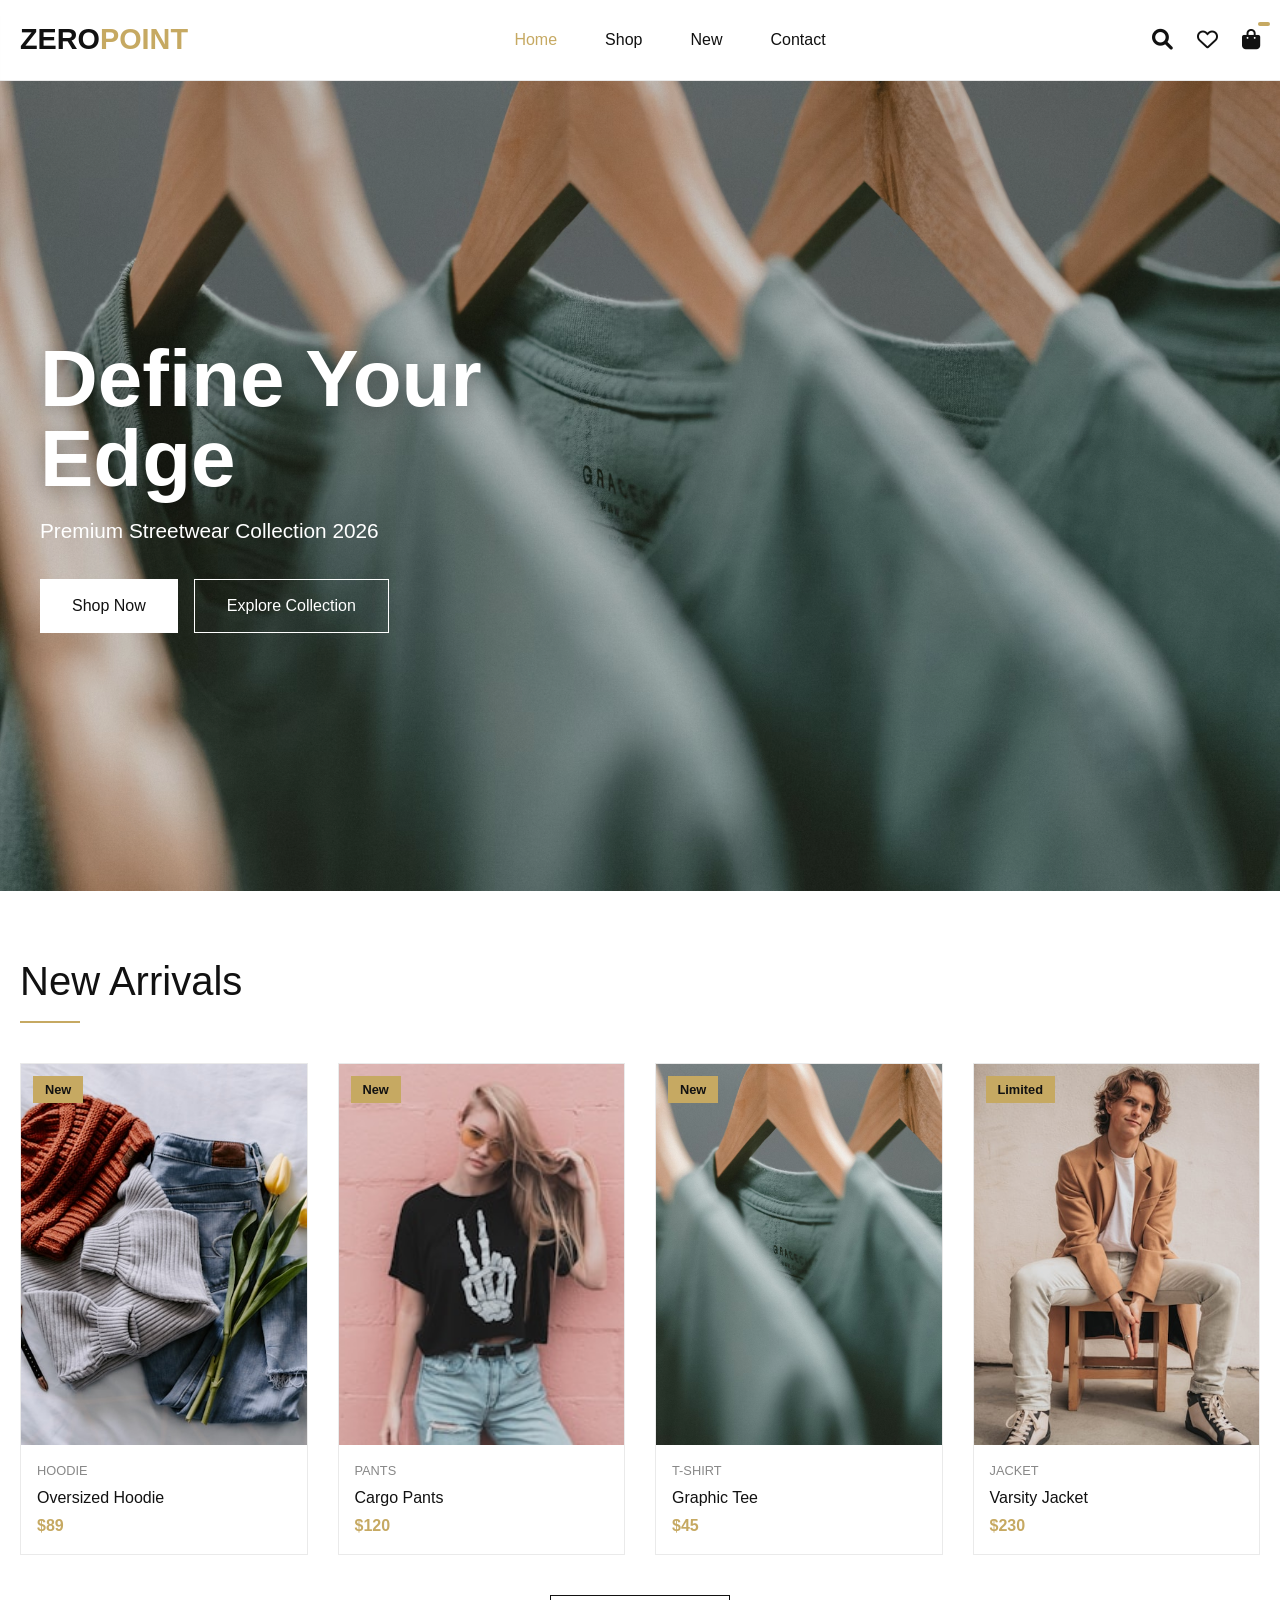
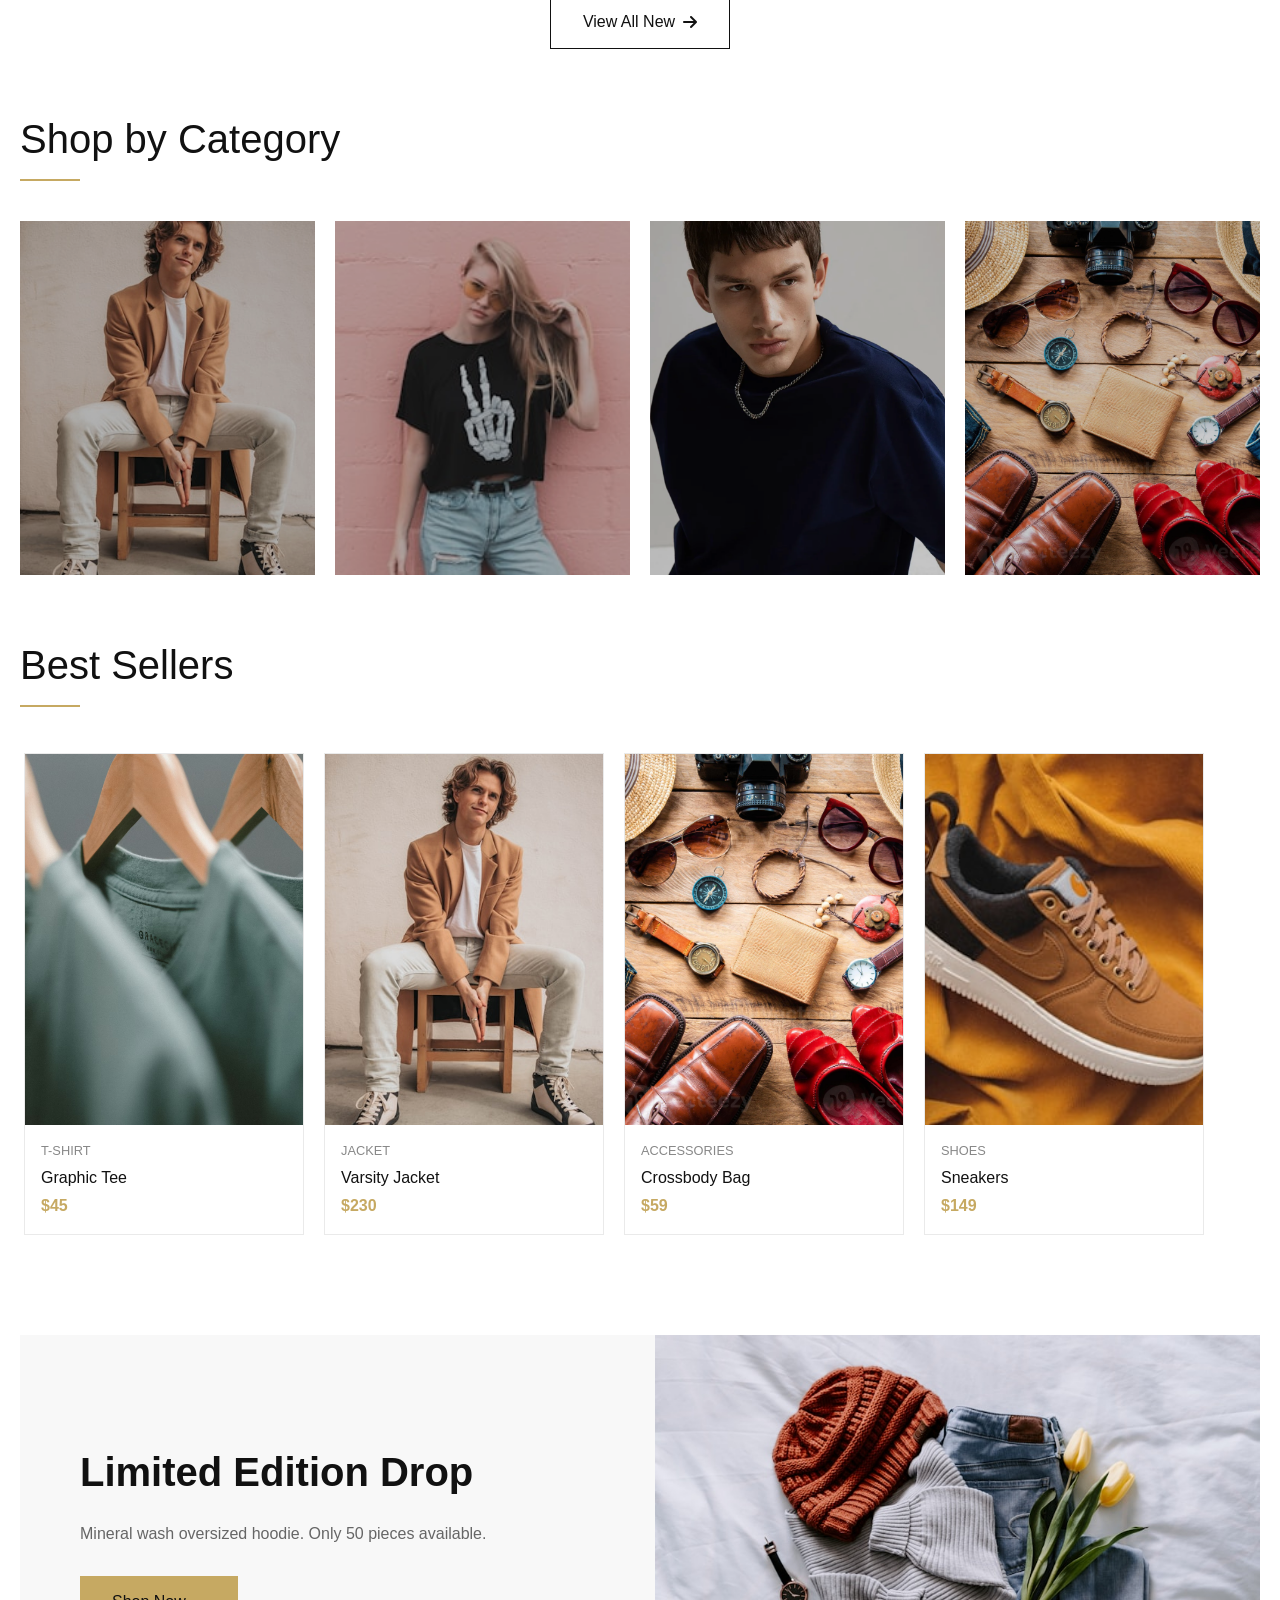
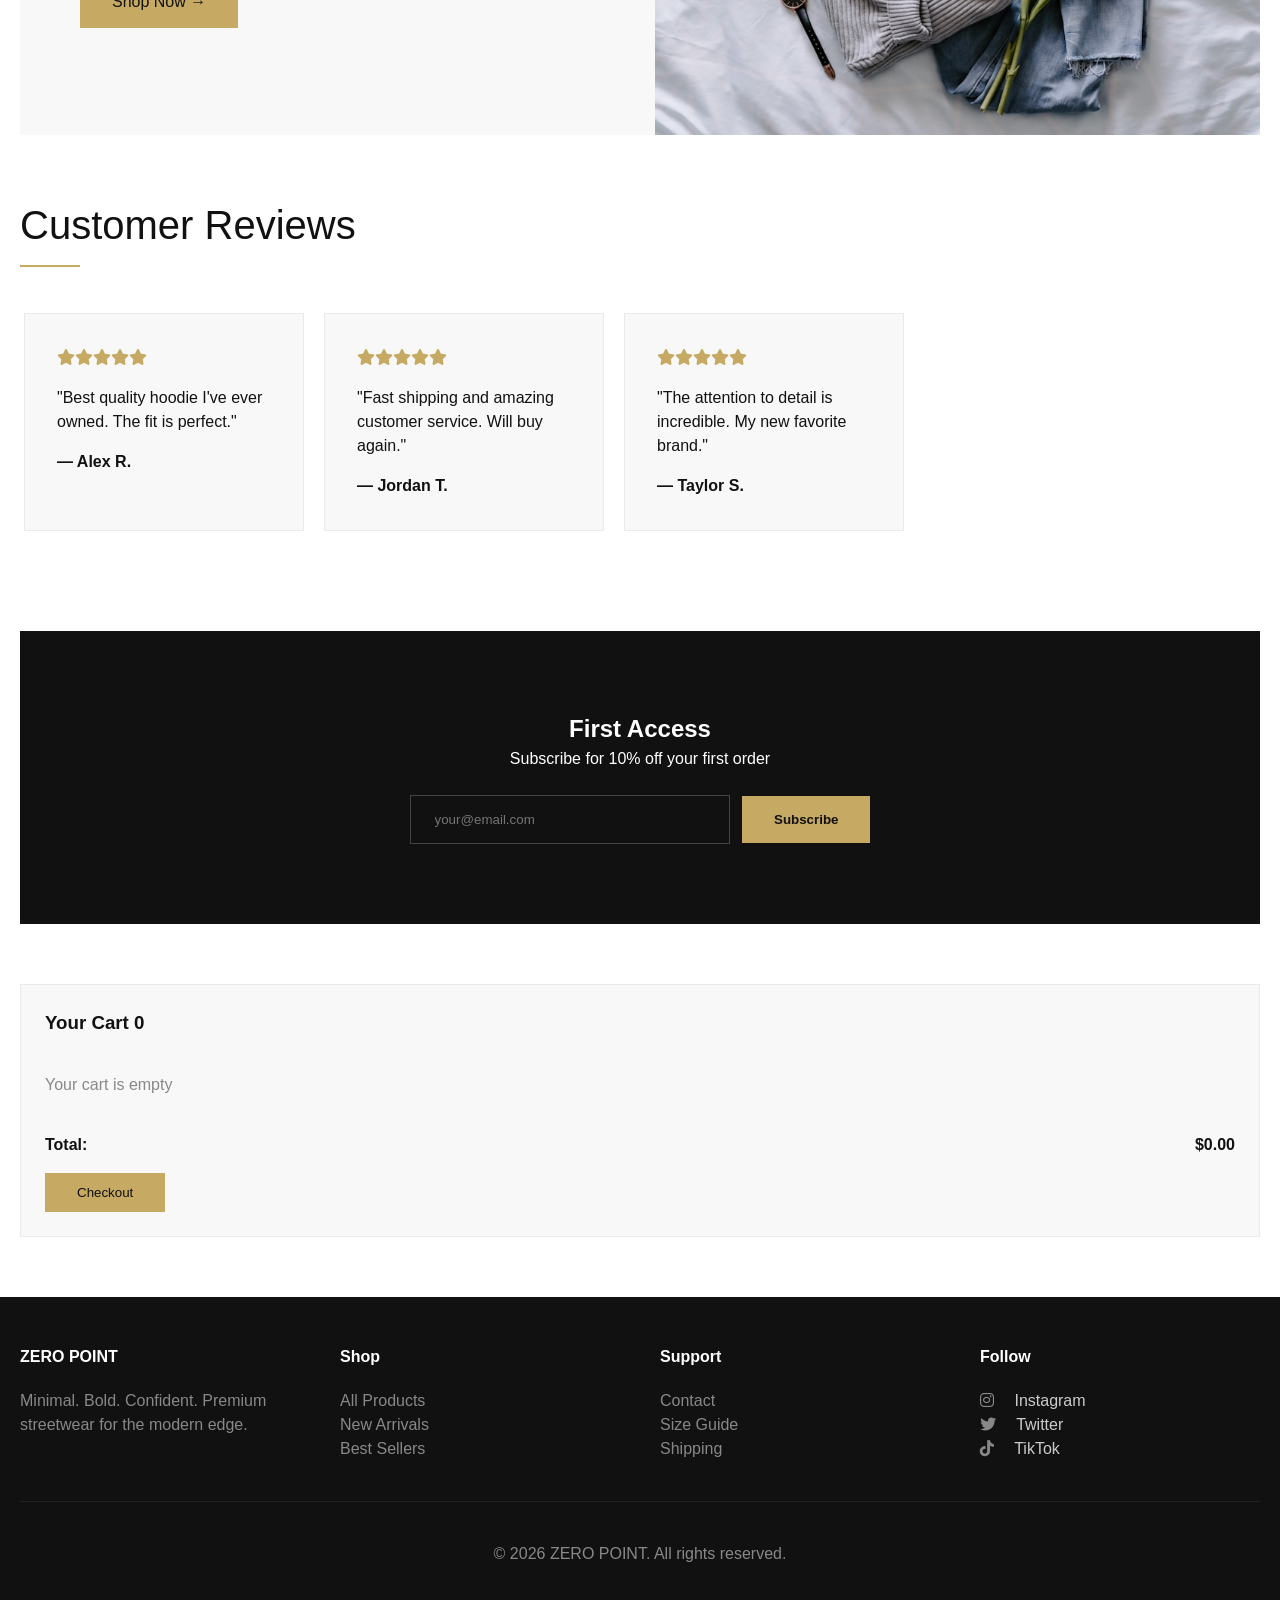
==== index.html @ b31620b9 "Add files via upload" ====
<!DOCTYPE html>
<html lang="en">
<head>
  <meta charset="UTF-8">
  <meta name="viewport" content="width=device-width, initial-scale=1.0, maximum-scale=5.0">
  <title>ZERO POINT · define your edge</title>
  <!-- Font Awesome 6 -->
  <link rel="stylesheet" href="https://cdnjs.cloudflare.com/ajax/libs/font-awesome/6.0.0-beta3/css/all.min.css">
  <link rel="stylesheet" href="style.css">
</head>
<body>
  <!-- MOBILE DRAWER -->
  <div class="mobile-drawer" id="mobileDrawer">
    <div class="close-drawer" id="closeDrawer"><i class="fas fa-times"></i></div>
    <a href="index.html" class="active">Home</a>
    <a href="shop.html">Shop</a>
    <a href="new.html">New Arrivals</a>
    <a href="contact.html">Contact</a>
    <a href="wishlist.html">Wishlist</a>
  </div>
  <div class="drawer-overlay" id="drawerOverlay"></div>

  <!-- HEADER -->
  <header class="sticky-header">
    <div class="container header-inner">
      <div class="hamburger" id="hamburgerBtn"><i class="fas fa-bars"></i></div>
      <div class="logo" id="logoHome">ZERO<span>POINT</span></div>
      <nav class="nav-links">
        <a href="index.html" class="active">Home</a>
        <a href="shop.html">Shop</a>
        <a href="new.html">New</a>
        <a href="contact.html">Contact</a>
      </nav>
      <div class="header-icons">
        <i class="fas fa-search" id="searchIcon"></i>
        <i class="far fa-heart" id="wishlistIcon"></i>
        <i class="fas fa-shopping-bag cart-count" id="cartIcon" data-count="0"></i>
      </div>
    </div>
  </header>

  <!-- MAIN CONTENT - HOME PAGE -->
  <main>
    <!-- HERO SECTION -->
    <section class="hero">
      <div class="hero-content">
        <h1>Define Your Edge</h1>
        <p>Premium Streetwear Collection 2026</p>
        <div class="hero-buttons">
          <a href="shop.html" class="btn">Shop Now</a>
          <a href="new.html" class="btn">Explore Collection</a>
        </div>
      </div>
    </section>

    <div class="container">
      <!-- NEW ARRIVALS -->
      <h2 class="section-title">New Arrivals</h2>
      <div class="product-grid" id="newArrivalsGrid"></div>
      <div style="text-align: center; margin: 20px 0 40px;">
        <a href="new.html" class="btn btn-outline">View All New <i class="fas fa-arrow-right"></i></a>
      </div>

      <!-- CATEGORIES -->
      <h2 class="section-title">Shop by Category</h2>
      <div class="categories-grid" id="categoriesGrid"></div>

      <!-- BEST SELLERS -->
      <h2 class="section-title">Best Sellers</h2>
      <div class="slider-container" id="bestsellerSlider"></div>

      <!-- FEATURED SECTION -->
      <div class="featured-section">
        <div class="featured-content">
          <h2>Limited Edition Drop</h2>
          <p>Mineral wash oversized hoodie. Only 50 pieces available.</p>
          <a href="product.html" class="btn btn-gold" style="width: fit-content;">Shop Now →</a>
        </div>
        <div class="featured-image" style="background-image: url('photo-1556905055-8f358a7a47b2.jpg')"></div>
      </div>

      <!-- TESTIMONIALS -->
      <h2 class="section-title">Customer Reviews</h2>
      <div class="slider-container" id="testimonialsSlider"></div>

      <!-- NEWSLETTER -->
      <div class="newsletter">
        <h2 style="color: white;">First Access</h2>
        <p style="margin-bottom: 24px;">Subscribe for 10% off your first order</p>
        <div>
          <input type="email" placeholder="your@email.com" id="newsletterEmail">
          <button class="btn btn-gold" id="newsletterBtn">Subscribe</button>
        </div>
      </div>

      <!-- CART PREVIEW -->
      <div class="cart-preview" id="cartPreview">
        <h3 style="margin-bottom: 16px;">Your Cart <span id="cartCount">0</span></h3>
        <div id="cartItems"></div>
        <div style="display: flex; justify-content: space-between; margin: 16px 0;">
          <strong>Total:</strong>
          <strong>$<span id="cartTotal">0.00</span></strong>
        </div>
        <button class="btn btn-gold" style="width: auto; padding: 12px 32px;" id="checkoutBtn">Checkout</button>
      </div>
    </div>
  </main>

  <!-- FOOTER -->
  <footer>
    <div class="container">
      <div style="display: grid; grid-template-columns: repeat(4, 1fr); gap: 40px; margin-bottom: 40px;">
        <div>
          <h4 style="color: white; margin-bottom: 20px;">ZERO POINT</h4>
          <p style="color: #888;">Minimal. Bold. Confident. Premium streetwear for the modern edge.</p>
        </div>
        <div>
          <h4 style="color: white; margin-bottom: 20px;">Shop</h4>
          <p><a href="shop.html" style="color: #888; text-decoration: none;">All Products</a></p>
          <p><a href="new.html" style="color: #888; text-decoration: none;">New Arrivals</a></p>
          <p><a href="#" style="color: #888; text-decoration: none;">Best Sellers</a></p>
        </div>
        <div>
          <h4 style="color: white; margin-bottom: 20px;">Support</h4>
          <p><a href="contact.html" style="color: #888; text-decoration: none;">Contact</a></p>
          <p><a href="#" style="color: #888; text-decoration: none;">Size Guide</a></p>
          <p><a href="#" style="color: #888; text-decoration: none;">Shipping</a></p>
        </div>
        <div>
          <h4 style="color: white; margin-bottom: 20px;">Follow</h4>
          <p><i class="fab fa-instagram" style="color: #888; margin-right: 16px;"></i> Instagram</p>
          <p><i class="fab fa-twitter" style="color: #888; margin-right: 16px;"></i> Twitter</p>
          <p><i class="fab fa-tiktok" style="color: #888; margin-right: 16px;"></i> TikTok</p>
        </div>
      </div>
      <div style="text-align: center; color: #888; padding-top: 40px; border-top: 1px solid #222;">
        © 2026 ZERO POINT. All rights reserved.
      </div>
    </div>
  </footer>

  <!-- BOTTOM CART -->
  <div class="bottom-cart" id="bottomCart">
    <i class="fas fa-shopping-bag"></i>
  </div>

  <!-- BACK TO TOP -->
  <div class="back-to-top" id="backToTop">
    <i class="fas fa-arrow-up"></i>
  </div>

  <script src="main.js"></script>
</body>
</html>
---- style.css ----
/* ---------- RESET & VARIABLES ---------- */
* {
  margin: 0;
  padding: 0;
  box-sizing: border-box;
  font-family: 'Inter', -apple-system, BlinkMacSystemFont, sans-serif;
}

body {
  background-color: #ffffff;
  color: #111111;
  line-height: 1.5;
}

:root {
  --gold: #C6A962;
  --gold-light: #d8bf7c;
  --text: #111111;
  --gray-bg: #f8f8f8;
  --gray-border: #eaeaea;
  --shadow: 0 8px 20px rgba(0,0,0,0.03);
  --shadow-hover: 0 20px 30px -10px rgba(0,0,0,0.08);
  --transition: all 0.3s ease;
}

.container {
  max-width: 1400px;
  margin: 0 auto;
  padding: 0 20px;
}

/* ---------- HEADER ---------- */
.sticky-header {
  position: sticky;
  top: 0;
  z-index: 100;
  background: rgba(255,255,255,0.95);
  backdrop-filter: blur(10px);
  border-bottom: 1px solid var(--gray-border);
}

.header-inner {
  display: flex;
  align-items: center;
  justify-content: space-between;
  height: 80px;
}

.logo {
  font-size: 1.8rem;
  font-weight: 600;
  cursor: pointer;
}
.logo span { color: var(--gold); }

.nav-links {
  display: flex;
  gap: 48px;
}
.nav-links a {
  text-decoration: none;
  color: var(--text);
  font-weight: 500;
  transition: color 0.2s;
  cursor: pointer;
}
.nav-links a:hover,
.nav-links a.active { color: var(--gold); }

.header-icons {
  display: flex;
  gap: 24px;
}
.header-icons i {
  font-size: 1.3rem;
  cursor: pointer;
  transition: color 0.2s;
}
.header-icons i:hover,
.header-icons i.active { color: var(--gold); }

.hamburger {
  display: none;
  font-size: 1.8rem;
  cursor: pointer;
}

/* ---------- MOBILE DRAWER ---------- */
.mobile-drawer {
  position: fixed;
  top: 0;
  left: -300px;
  width: 280px;
  height: 100vh;
  background: white;
  z-index: 1000;
  box-shadow: 2px 0 20px rgba(0,0,0,0.1);
  transition: left 0.3s;
  padding: 40px 24px;
}
.mobile-drawer.open { left: 0; }
.close-drawer {
  position: absolute;
  top: 20px;
  right: 20px;
  font-size: 1.5rem;
  cursor: pointer;
}
.mobile-drawer a {
  display: block;
  text-decoration: none;
  color: var(--text);
  font-size: 1.2rem;
  padding: 16px 0;
  border-bottom: 1px solid var(--gray-border);
  cursor: pointer;
}
.mobile-drawer a.active { color: var(--gold); }
.drawer-overlay {
  position: fixed;
  top: 0; left: 0; width: 100%; height: 100%;
  background: rgba(0,0,0,0.3);
  z-index: 999;
  opacity: 0;
  pointer-events: none;
  transition: opacity 0.3s;
}
.drawer-overlay.active {
  opacity: 1;
  pointer-events: auto;
}

/* ---------- HERO SECTION ---------- */
.hero {
  height: 90vh;
  min-height: 700px;
  background: linear-gradient(0deg, rgba(0,0,0,0.1), rgba(0,0,0,0.2)), url('photo-1523381210434-271e8be1f52b.avif') center/cover no-repeat;
  display: flex;
  align-items: center;
  color: white;
  margin-bottom: 40px;
  position: relative;
}
.hero-content {
  max-width: 600px;
  padding: 40px;
}
.hero h1 {
  font-size: 5rem;
  font-weight: 600;
  line-height: 1;
  margin-bottom: 16px;
  text-shadow: 0 4px 20px rgba(0,0,0,0.3);
  animation: fadeUp 0.9s forwards;
}
.hero p {
  font-size: 1.3rem;
  margin-bottom: 32px;
  animation: fadeUp 0.9s forwards 0.2s;
}
.hero-buttons {
  display: flex;
  gap: 16px;
  animation: fadeUp 0.9s forwards 0.4s;
}
@keyframes fadeUp {
  from { opacity: 0; transform: translateY(30px); }
  to { opacity: 1; transform: translateY(0); }
}
.hero-buttons .btn {
  background: white;
  color: #111;
  border: none;
}
.hero-buttons .btn:last-child {
  background: transparent;
  border: 1px solid white;
  color: white;
}

/* ---------- BUTTONS ---------- */
.btn {
  display: inline-flex;
  align-items: center;
  justify-content: center;
  padding: 14px 32px;
  background: var(--text);
  color: white;
  border: none;
  font-weight: 500;
  cursor: pointer;
  transition: var(--transition);
  text-decoration: none;
  gap: 8px;
}
.btn-outline {
  background: transparent;
  border: 1px solid var(--text);
  color: var(--text);
}
.btn-gold {
  background: var(--gold);
  color: #111;
}
.btn:hover {
  background: var(--gold);
  color: #111;
  transform: scale(0.98);
}

/* ---------- SECTION TITLES ---------- */
.section-title {
  font-size: 2.5rem;
  margin: 60px 0 30px;
  font-weight: 500;
}
.section-title:after {
  content: '';
  display: block;
  width: 60px;
  height: 2px;
  background: var(--gold);
  margin-top: 10px;
}

/* ---------- PAGE HEADER ---------- */
.page-header {
  padding: 60px 0 40px;
  text-align: center;
  background: var(--gray-bg);
  margin-bottom: 40px;
}
.page-header h1 {
  font-size: 3rem;
  font-weight: 500;
  margin-bottom: 16px;
}
.page-header p {
  color: #666;
  max-width: 600px;
  margin: 0 auto;
}

/* ---------- PRODUCT GRID (shared) ---------- */
.product-grid {
  display: grid;
  grid-template-columns: repeat(4, 1fr);
  gap: 30px;
  margin: 40px 0;
}

.product-card {
  border: 1px solid var(--gray-border);
  transition: var(--transition);
  cursor: pointer;
  background: white;
  position: relative;
}
.product-card:hover {
  transform: translateY(-5px);
  box-shadow: var(--shadow-hover);
}
.card-image {
  aspect-ratio: 3/4;
  background-size: cover;
  background-position: center;
  position: relative;
}
.badge {
  position: absolute;
  top: 12px;
  left: 12px;
  background: var(--gold);
  color: #111;
  padding: 4px 12px;
  font-size: 0.8rem;
  font-weight: 600;
  z-index: 2;
}
.card-info {
  padding: 16px;
}
.card-category {
  font-size: 0.8rem;
  color: #888;
  text-transform: uppercase;
}
.card-title {
  font-weight: 500;
  margin: 6px 0 4px;
}
.card-price {
  font-weight: 600;
  color: var(--gold);
}

/* ---------- CATEGORIES ---------- */
.categories-grid {
  display: grid;
  grid-template-columns: repeat(4, 1fr);
  gap: 20px;
  margin: 40px 0;
}
.cat-card {
  aspect-ratio: 1/1.2;
  background-size: cover;
  background-position: center;
  position: relative;
  overflow: hidden;
  cursor: pointer;
}
.cat-card .overlay {
  background: rgba(0,0,0,0.2);
  position: absolute;
  inset: 0;
  display: flex;
  align-items: center;
  justify-content: center;
  transition: 0.4s;
}
.cat-card span {
  color: white;
  font-size: 2rem;
  font-weight: 600;
  transform: translateY(20px);
  opacity: 0;
  transition: 0.5s;
  text-shadow: 0 2px 10px black;
}
.cat-card:hover .overlay {
  background: rgba(0,0,0,0.5);
}
.cat-card:hover span {
  transform: translateY(0);
  opacity: 1;
}

/* ---------- SLIDER ---------- */
.slider-container {
  overflow-x: auto;
  display: flex;
  gap: 20px;
  padding: 16px 4px 40px;
  scrollbar-width: thin;
  cursor: grab;
}
.slider-item {
  flex: 0 0 280px;
}

/* ---------- TESTIMONIALS ---------- */
.testimonial-card {
  background: var(--gray-bg);
  padding: 32px;
  border: 1px solid var(--gray-border);
}
.testimonial-card i.fa-star {
  color: var(--gold);
}

/* ---------- NEWSLETTER ---------- */
.newsletter {
  background: #111;
  color: white;
  padding: 80px 20px;
  text-align: center;
  margin: 60px 0;
}
.newsletter input {
  background: transparent;
  border: 1px solid #444;
  padding: 16px 24px;
  width: 320px;
  max-width: 70%;
  color: white;
  margin-right: 8px;
}
.newsletter button {
  background: var(--gold);
  border: none;
  padding: 16px 32px;
  font-weight: 600;
  cursor: pointer;
}

/* ---------- FEATURED ---------- */
.featured-section {
  display: grid;
  grid-template-columns: 1fr 1fr;
  gap: 30px;
  margin: 60px 0;
  background: var(--gray-bg);
}
.featured-content {
  padding: 60px;
  display: flex;
  flex-direction: column;
  justify-content: center;
}
.featured-content h2 {
  font-size: 2.5rem;
  margin-bottom: 20px;
}
.featured-content p {
  color: #666;
  margin-bottom: 30px;
}
.featured-image {
  min-height: 400px;
  background-size: cover;
  background-position: center;
}

/* ---------- SHOP LAYOUT ---------- */
.shop-wrapper {
  display: grid;
  grid-template-columns: 280px 1fr;
  gap: 30px;
  margin: 40px 0;
}

/* Filter Sidebar */
.filter-sidebar {
  background: var(--gray-bg);
  padding: 24px;
  border: 1px solid var(--gray-border);
  height: fit-content;
  position: sticky;
  top: 100px;
}
.filter-section {
  margin-bottom: 24px;
  border-bottom: 1px solid var(--gray-border);
  padding-bottom: 20px;
}
.filter-section h4 {
  margin-bottom: 16px;
  font-weight: 600;
  display: flex;
  justify-content: space-between;
  cursor: pointer;
}
.filter-options {
  display: flex;
  flex-direction: column;
  gap: 12px;
}
.filter-options label {
  display: flex;
  align-items: center;
  gap: 8px;
  cursor: pointer;
}
.price-inputs {
  display: flex;
  gap: 8px;
  align-items: center;
}
.price-inputs input {
  width: 80px;
  padding: 8px;
  border: 1px solid var(--gray-border);
}
.apply-filters, .clear-filters {
  width: 100%;
  padding: 12px;
  margin-top: 8px;
  border: none;
  cursor: pointer;
  font-weight: 500;
}
.apply-filters {
  background: var(--gold);
  color: #111;
}
.clear-filters {
  background: transparent;
  border: 1px solid var(--gray-border);
}

/* Shop Content */
.shop-content {
  min-width: 0;
}
.shop-header {
  display: flex;
  justify-content: space-between;
  align-items: center;
  margin-bottom: 24px;
  flex-wrap: wrap;
  gap: 16px;
}
.results-count {
  color: #666;
}
.sort-select {
  padding: 10px 16px;
  border: 1px solid var(--gray-border);
  background: white;
  cursor: pointer;
  min-width: 180px;
}
.mobile-filter-btn {
  display: none;
  padding: 10px 20px;
  background: white;
  border: 1px solid var(--gray-border);
  cursor: pointer;
  align-items: center;
  gap: 8px;
}

/* Active Filters */
.active-filters {
  display: flex;
  flex-wrap: wrap;
  gap: 8px;
  margin-bottom: 20px;
}
.filter-tag {
  background: var(--gray-bg);
  padding: 6px 12px;
  font-size: 0.9rem;
  display: inline-flex;
  align-items: center;
  gap: 8px;
  border: 1px solid var(--gray-border);
}
.filter-tag i {
  cursor: pointer;
}

/* Pagination */
.pagination {
  display: flex;
  justify-content: center;
  gap: 8px;
  margin: 40px 0;
}
.page-btn {
  width: 40px;
  height: 40px;
  display: flex;
  align-items: center;
  justify-content: center;
  border: 1px solid var(--gray-border);
  cursor: pointer;
  transition: 0.2s;
}
.page-btn.active {
  background: var(--gold);
  color: white;
  border-color: var(--gold);
}

/* ---------- FILTER TABS ---------- */
.filter-tabs {
  display: flex;
  justify-content: center;
  gap: 16px;
  margin: 40px 0;
  flex-wrap: wrap;
}
.filter-tab {
  padding: 8px 24px;
  border: 1px solid var(--gray-border);
  background: white;
  cursor: pointer;
  transition: var(--transition);
}
.filter-tab.active,
.filter-tab:hover {
  background: var(--gold);
  color: white;
  border-color: var(--gold);
}

/* ---------- LOOKBOOK ---------- */
.lookbook-grid {
  display: grid;
  grid-template-columns: repeat(3, 1fr);
  gap: 20px;
  margin: 40px 0;
}
.lookbook-item {
  aspect-ratio: 3/4;
  background-size: cover;
  background-position: center;
  position: relative;
  overflow: hidden;
}
.lookbook-overlay {
  position: absolute;
  inset: 0;
  background: rgba(0,0,0,0.3);
  display: flex;
  align-items: flex-end;
  padding: 30px;
  color: white;
  opacity: 0;
  transition: opacity 0.3s;
}
.lookbook-item:hover .lookbook-overlay {
  opacity: 1;
}

/* ---------- PRODUCT DETAIL ---------- */
.product-detail {
  display: grid;
  grid-template-columns: 1fr 1fr;
  gap: 50px;
  margin: 40px 0;
}
.detail-gallery {
  display: flex;
  flex-direction: column;
  gap: 20px;
}
.main-image {
  aspect-ratio: 1/1.2;
  background-size: cover;
  background-position: center;
}
.thumbnail-grid {
  display: grid;
  grid-template-columns: repeat(4, 1fr);
  gap: 10px;
}
.thumbnail {
  aspect-ratio: 1/1;
  background-size: cover;
  background-position: center;
  cursor: pointer;
  border: 1px solid transparent;
}
.thumbnail:hover,
.thumbnail.active {
  border-color: var(--gold);
}
.detail-info h2 {
  font-size: 2rem;
  margin-bottom: 16px;
}
.detail-price {
  font-size: 1.8rem;
  color: var(--gold);
  margin-bottom: 24px;
}
.size-selector,
.quantity-selector {
  margin-bottom: 24px;
}
.size-options {
  display: flex;
  gap: 10px;
  margin-top: 8px;
}
.size-btn {
  width: 50px;
  height: 50px;
  border: 1px solid var(--gray-border);
  background: white;
  cursor: pointer;
}
.size-btn.active {
  background: var(--gold);
  color: white;
  border-color: var(--gold);
}
.add-to-cart-btn {
  width: 100%;
  padding: 16px;
  background: var(--gold);
  border: none;
  font-weight: 600;
  cursor: pointer;
  margin-bottom: 16px;
}

/* ---------- WISHLIST LAYOUT ---------- */
.wishlist-container {
  display: grid;
  grid-template-columns: 2fr 1fr;
  gap: 40px;
  margin: 40px 0;
}

/* Wishlist Items Grid */
.wishlist-grid {
  display: grid;
  grid-template-columns: repeat(2, 1fr);
  gap: 24px;
}

.wishlist-card {
  border: 1px solid var(--gray-border);
  transition: var(--transition);
  background: white;
  position: relative;
}
.wishlist-card:hover {
  transform: translateY(-5px);
  box-shadow: var(--shadow-hover);
}
.wishlist-image {
  aspect-ratio: 3/4;
  background-size: cover;
  background-position: center;
  position: relative;
}
.wishlist-remove {
  position: absolute;
  top: 12px;
  right: 12px;
  width: 36px;
  height: 36px;
  background: white;
  border-radius: 50%;
  display: flex;
  align-items: center;
  justify-content: center;
  cursor: pointer;
  transition: var(--transition);
  box-shadow: 0 2px 10px rgba(0,0,0,0.1);
}
.wishlist-remove:hover {
  background: #ff4444;
  color: white;
}
.wishlist-info {
  padding: 16px;
}
.wishlist-category {
  font-size: 0.8rem;
  color: #888;
  text-transform: uppercase;
}
.wishlist-title {
  font-weight: 500;
  margin: 6px 0 4px;
}
.wishlist-price {
  font-weight: 600;
  color: var(--gold);
  margin-bottom: 16px;
}

/* Wishlist Sidebar */
.wishlist-sidebar {
  background: var(--gray-bg);
  padding: 30px;
  border: 1px solid var(--gray-border);
  height: fit-content;
  position: sticky;
  top: 100px;
}
.wishlist-sidebar h3 {
  font-size: 1.5rem;
  margin-bottom: 24px;
}
.wishlist-stats {
  margin-bottom: 30px;
}
.stat-item {
  display: flex;
  justify-content: space-between;
  padding: 12px 0;
  border-bottom: 1px solid var(--gray-border);
}
.share-wishlist {
  margin: 30px 0;
}
.share-buttons {
  display: flex;
  gap: 12px;
  margin-top: 16px;
}
.share-btn {
  flex: 1;
  padding: 12px;
  border: 1px solid var(--gray-border);
  background: white;
  cursor: pointer;
  transition: var(--transition);
  display: flex;
  align-items: center;
  justify-content: center;
  gap: 8px;
}
.share-btn:hover {
  background: var(--gold);
  color: white;
  border-color: var(--gold);
}
.clear-wishlist {
  width: 100%;
  padding: 14px;
  background: transparent;
  border: 1px solid #ff4444;
  color: #ff4444;
  cursor: pointer;
  transition: var(--transition);
  font-weight: 500;
  margin-top: 20px;
}
.clear-wishlist:hover {
  background: #ff4444;
  color: white;
}

/* Empty Wishlist */
.empty-wishlist {
  text-align: center;
  padding: 60px;
  background: var(--gray-bg);
  border: 1px solid var(--gray-border);
  grid-column: 1/-1;
}
.empty-wishlist i {
  font-size: 4rem;
  color: var(--gold);
  margin-bottom: 20px;
}
.empty-wishlist h3 {
  font-size: 1.8rem;
  margin-bottom: 16px;
}
.empty-wishlist p {
  color: #666;
  margin-bottom: 30px;
}
.shop-now-btn {
  padding: 14px 32px;
  background: var(--gold);
  border: none;
  font-weight: 500;
  cursor: pointer;
  transition: var(--transition);
}
.shop-now-btn:hover {
  background: var(--text);
  color: white;
}

/* ---------- CONTACT GRID ---------- */
.contact-grid {
  display: grid;
  grid-template-columns: 1fr 1fr;
  gap: 50px;
  margin: 40px 0;
}

/* Contact Info Cards */
.contact-info {
  padding: 40px;
  background: var(--gray-bg);
  border-radius: 0;
}
.contact-info h2 {
  font-size: 2rem;
  margin-bottom: 30px;
  font-weight: 500;
}
.contact-info h2:after {
  content: '';
  display: block;
  width: 60px;
  height: 2px;
  background: var(--gold);
  margin-top: 10px;
}
.contact-detail {
  display: flex;
  gap: 20px;
  margin-bottom: 30px;
  align-items: flex-start;
}
.contact-detail i {
  font-size: 1.8rem;
  color: var(--gold);
  min-width: 40px;
}
.contact-detail h3 {
  font-weight: 600;
  margin-bottom: 8px;
}
.contact-detail p {
  color: #666;
  line-height: 1.6;
}

/* Business Hours */
.business-hours {
  margin-top: 40px;
  padding-top: 30px;
  border-top: 1px solid var(--gray-border);
}
.hours-item {
  display: flex;
  justify-content: space-between;
  padding: 8px 0;
  color: #666;
}
.hours-item span:first-child {
  font-weight: 500;
  color: var(--text);
}

/* Contact Form */
.contact-form {
  padding: 40px;
  background: white;
  border: 1px solid var(--gray-border);
  box-shadow: var(--shadow);
}
.contact-form h2 {
  font-size: 2rem;
  margin-bottom: 30px;
  font-weight: 500;
}
.contact-form h2:after {
  content: '';
  display: block;
  width: 60px;
  height: 2px;
  background: var(--gold);
  margin-top: 10px;
}
.form-group {
  margin-bottom: 24px;
}
.form-group label {
  display: block;
  margin-bottom: 8px;
  font-weight: 500;
  color: var(--text);
}
.form-group input,
.form-group textarea,
.form-group select {
  width: 100%;
  padding: 14px;
  border: 1px solid var(--gray-border);
  background: white;
  transition: var(--transition);
}
.form-group input:focus,
.form-group textarea:focus,
.form-group select:focus {
  outline: none;
  border-color: var(--gold);
}
.form-group textarea {
  height: 150px;
  resize: vertical;
}
.form-row {
  display: grid;
  grid-template-columns: 1fr 1fr;
  gap: 20px;
}

/* Submit Button */
.submit-btn {
  width: 100%;
  padding: 16px;
  background: var(--gold);
  color: #111;
  border: none;
  font-weight: 600;
  font-size: 1rem;
  cursor: pointer;
  transition: var(--transition);
  display: flex;
  align-items: center;
  justify-content: center;
  gap: 10px;
}
.submit-btn:hover {
  background: #b5954f;
  transform: translateY(-2px);
}

/* Map Section */
.map-section {
  margin: 60px 0;
}
.map-container {
  width: 100%;
  height: 400px;
  background: var(--gray-bg);
  position: relative;
  overflow: hidden;
}
.map-placeholder {
  width: 100%;
  height: 100%;
  background: linear-gradient(45deg, #f0f0f0 25%, #e0e0e0 25%, #e0e0e0 50%, #f0f0f0 50%, #f0f0f0 75%, #e0e0e0 75%);
  background-size: 40px 40px;
  position: relative;
  display: flex;
  align-items: center;
  justify-content: center;
}
.map-overlay {
  background: white;
  padding: 24px 40px;
  text-align: center;
  box-shadow: var(--shadow-hover);
}
.map-overlay i {
  font-size: 3rem;
  color: var(--gold);
  margin-bottom: 16px;
}
.map-overlay p {
  font-size: 1.2rem;
  color: var(--text);
}

/* FAQ Section */
.faq-section {
  margin: 60px 0;
}
.faq-section h2 {
  font-size: 2.5rem;
  text-align: center;
  margin-bottom: 40px;
}
.faq-grid {
  display: grid;
  grid-template-columns: repeat(2, 1fr);
  gap: 30px;
}
.faq-item {
  padding: 30px;
  background: var(--gray-bg);
  border: 1px solid var(--gray-border);
}
.faq-item h3 {
  font-weight: 600;
  margin-bottom: 16px;
  display: flex;
  align-items: center;
  gap: 10px;
}
.faq-item h3 i {
  color: var(--gold);
}
.faq-item p {
  color: #666;
  line-height: 1.6;
}

/* Store Locations */
.store-locations {
  margin: 60px 0;
}
.locations-grid {
  display: grid;
  grid-template-columns: repeat(3, 1fr);
  gap: 30px;
}
.location-card {
  padding: 30px;
  background: white;
  border: 1px solid var(--gray-border);
  text-align: center;
}
.location-card i {
  font-size: 2.5rem;
  color: var(--gold);
  margin-bottom: 20px;
}
.location-card h3 {
  margin-bottom: 12px;
}
.location-card p {
  color: #666;
  margin-bottom: 20px;
}
.direction-btn {
  padding: 8px 20px;
  background: transparent;
  border: 1px solid var(--gold);
  color: var(--text);
  cursor: pointer;
  transition: var(--transition);
}
.direction-btn:hover {
  background: var(--gold);
  color: white;
}

/* ---------- CART PREVIEW ---------- */
.cart-preview {
  background: var(--gray-bg);
  border: 1px solid var(--gray-border);
  padding: 24px;
  margin: 40px 0;
}
.cart-item {
  display: flex;
  justify-content: space-between;
  align-items: center;
  padding: 12px 0;
  border-bottom: 1px dashed #ddd;
}
.remove-item {
  background: none;
  border: none;
  color: var(--gold);
  cursor: pointer;
}

/* ---------- BACK TO TOP ---------- */
.back-to-top {
  position: fixed;
  bottom: 30px;
  right: 30px;
  width: 48px;
  height: 48px;
  background: #111;
  color: white;
  border-radius: 50%;
  display: flex;
  align-items: center;
  justify-content: center;
  cursor: pointer;
  opacity: 0;
  transition: 0.2s;
  pointer-events: none;
  z-index: 90;
}
.back-to-top.visible {
  opacity: 1;
  pointer-events: auto;
}

/* ---------- BOTTOM CART ---------- */
.bottom-cart {
  display: none;
  position: fixed;
  bottom: 20px;
  right: 20px;
  width: 60px;
  height: 60px;
  background: var(--gold);
  border-radius: 50%;
  align-items: center;
  justify-content: center;
  font-size: 1.5rem;
  color: #111;
  box-shadow: 0 4px 15px rgba(0,0,0,0.2);
  cursor: pointer;
  z-index: 90;
}

/* ---------- CART COUNT ---------- */
.cart-count {
  position: relative;
}
.cart-count[data-count]:after {
  content: attr(data-count);
  position: absolute;
  top: -8px;
  right: -10px;
  background: var(--gold);
  color: #111;
  font-size: 0.7rem;
  padding: 2px 6px;
  border-radius: 20px;
  font-weight: bold;
}

/* ---------- MOBILE FILTER DRAWER ---------- */
.mobile-filter-drawer {
  display: none;
  position: fixed;
  top: 0;
  left: 0;
  width: 100%;
  height: 100%;
  background: white;
  z-index: 1001;
  overflow-y: auto;
  padding: 24px;
  transform: translateX(-100%);
  transition: transform 0.3s;
}
.mobile-filter-drawer.open {
  transform: translateX(0);
}
.mobile-filter-header {
  display: flex;
  justify-content: space-between;
  align-items: center;
  margin-bottom: 24px;
  padding-bottom: 16px;
  border-bottom: 1px solid var(--gray-border);
}

/* ---------- SUCCESS MESSAGE ---------- */
.success-message {
  background: #d4edda;
  color: #155724;
  padding: 16px;
  margin-bottom: 24px;
  border: 1px solid #c3e6cb;
  display: flex;
  align-items: center;
  gap: 10px;
}

/* ---------- FOOTER ---------- */
footer {
  background: #111;
  color: #ccc;
  padding: 48px 0;
  margin-top: 60px;
}

/* ---------- RESPONSIVE ---------- */
@media (max-width: 1024px) {
  .product-grid { grid-template-columns: repeat(3, 1fr); }
  .categories-grid { grid-template-columns: repeat(2, 1fr); }
  .featured-section { grid-template-columns: 1fr; }
  .lookbook-grid { grid-template-columns: repeat(2, 1fr); }
  .locations-grid { grid-template-columns: repeat(2, 1fr); }
  .faq-grid { grid-template-columns: 1fr; }
  .wishlist-container {
    grid-template-columns: 1fr;
  }
  .wishlist-sidebar {
    position: static;
  }
}

@media (max-width: 768px) {
  .nav-links { display: none; }
  .hamburger { display: block; }
  .header-icons i:not(:last-child) { display: none; }
  .bottom-cart { display: flex; }
  
  .product-grid { grid-template-columns: repeat(2, 1fr); }
  .categories-grid { grid-template-columns: repeat(2, 1fr); }
  .hero h1 { font-size: 3rem; }
  .featured-section { grid-template-columns: 1fr; }
  .lookbook-grid { grid-template-columns: repeat(2, 1fr); }
  
  .shop-wrapper { grid-template-columns: 1fr; }
  .filter-sidebar { display: none; }
  .mobile-filter-btn { display: inline-flex; }
  .mobile-filter-drawer { display: block; }
  
  .contact-grid { grid-template-columns: 1fr; }
  .product-detail { grid-template-columns: 1fr; }
  .wishlist-grid { grid-template-columns: 1fr; }
  
  .form-row { grid-template-columns: 1fr; }
  .locations-grid { grid-template-columns: 1fr; }
  .page-header h1 { font-size: 2.5rem; }
  .map-overlay { padding: 20px; }
}

@media (max-width: 480px) {
  .product-grid { grid-template-columns: 1fr; }
  .categories-grid { grid-template-columns: 1fr; }
  .lookbook-grid { grid-template-columns: 1fr; }
  
  .shop-header { flex-direction: column; align-items: flex-start; }
  .sort-select { width: 100%; }
  .mobile-filter-btn { width: 100%; justify-content: center; }
  
  .contact-info { padding: 30px; }
  .contact-form { padding: 30px; }
  .featured-content { padding: 30px; }
}
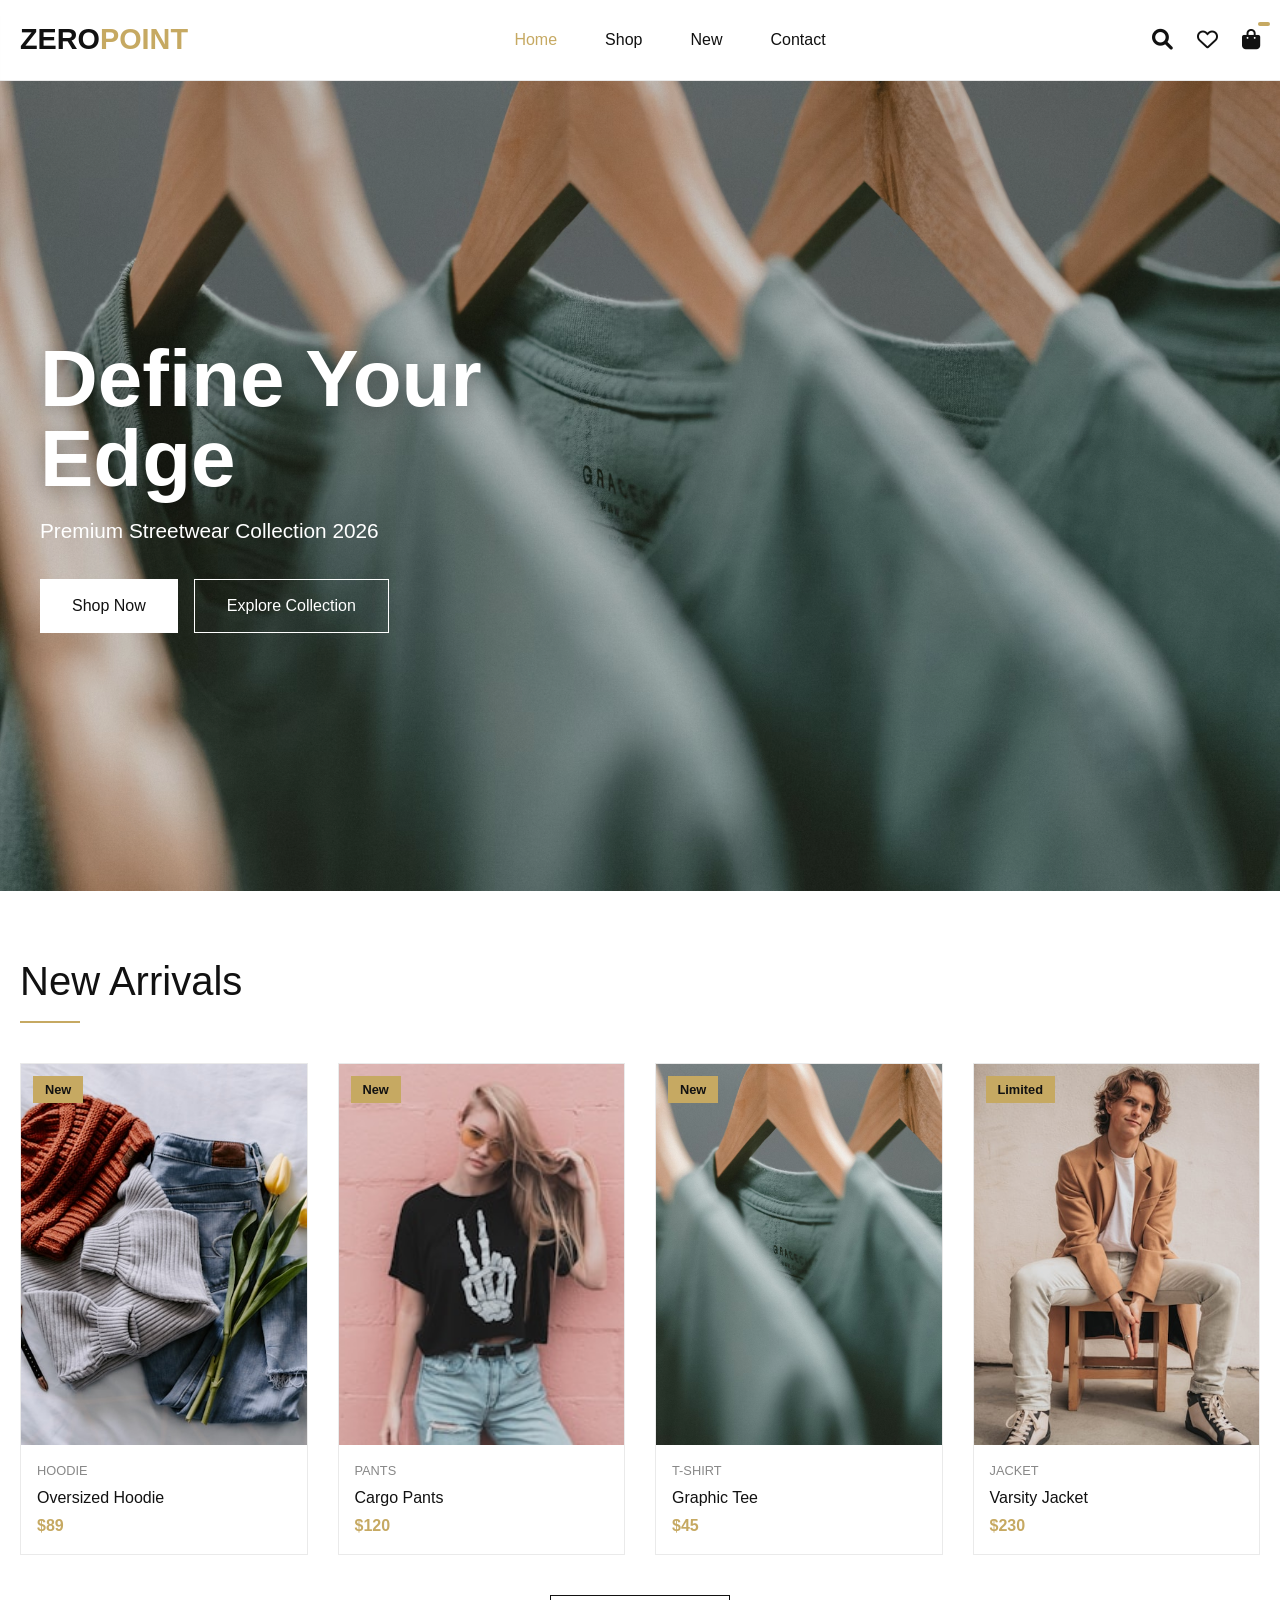
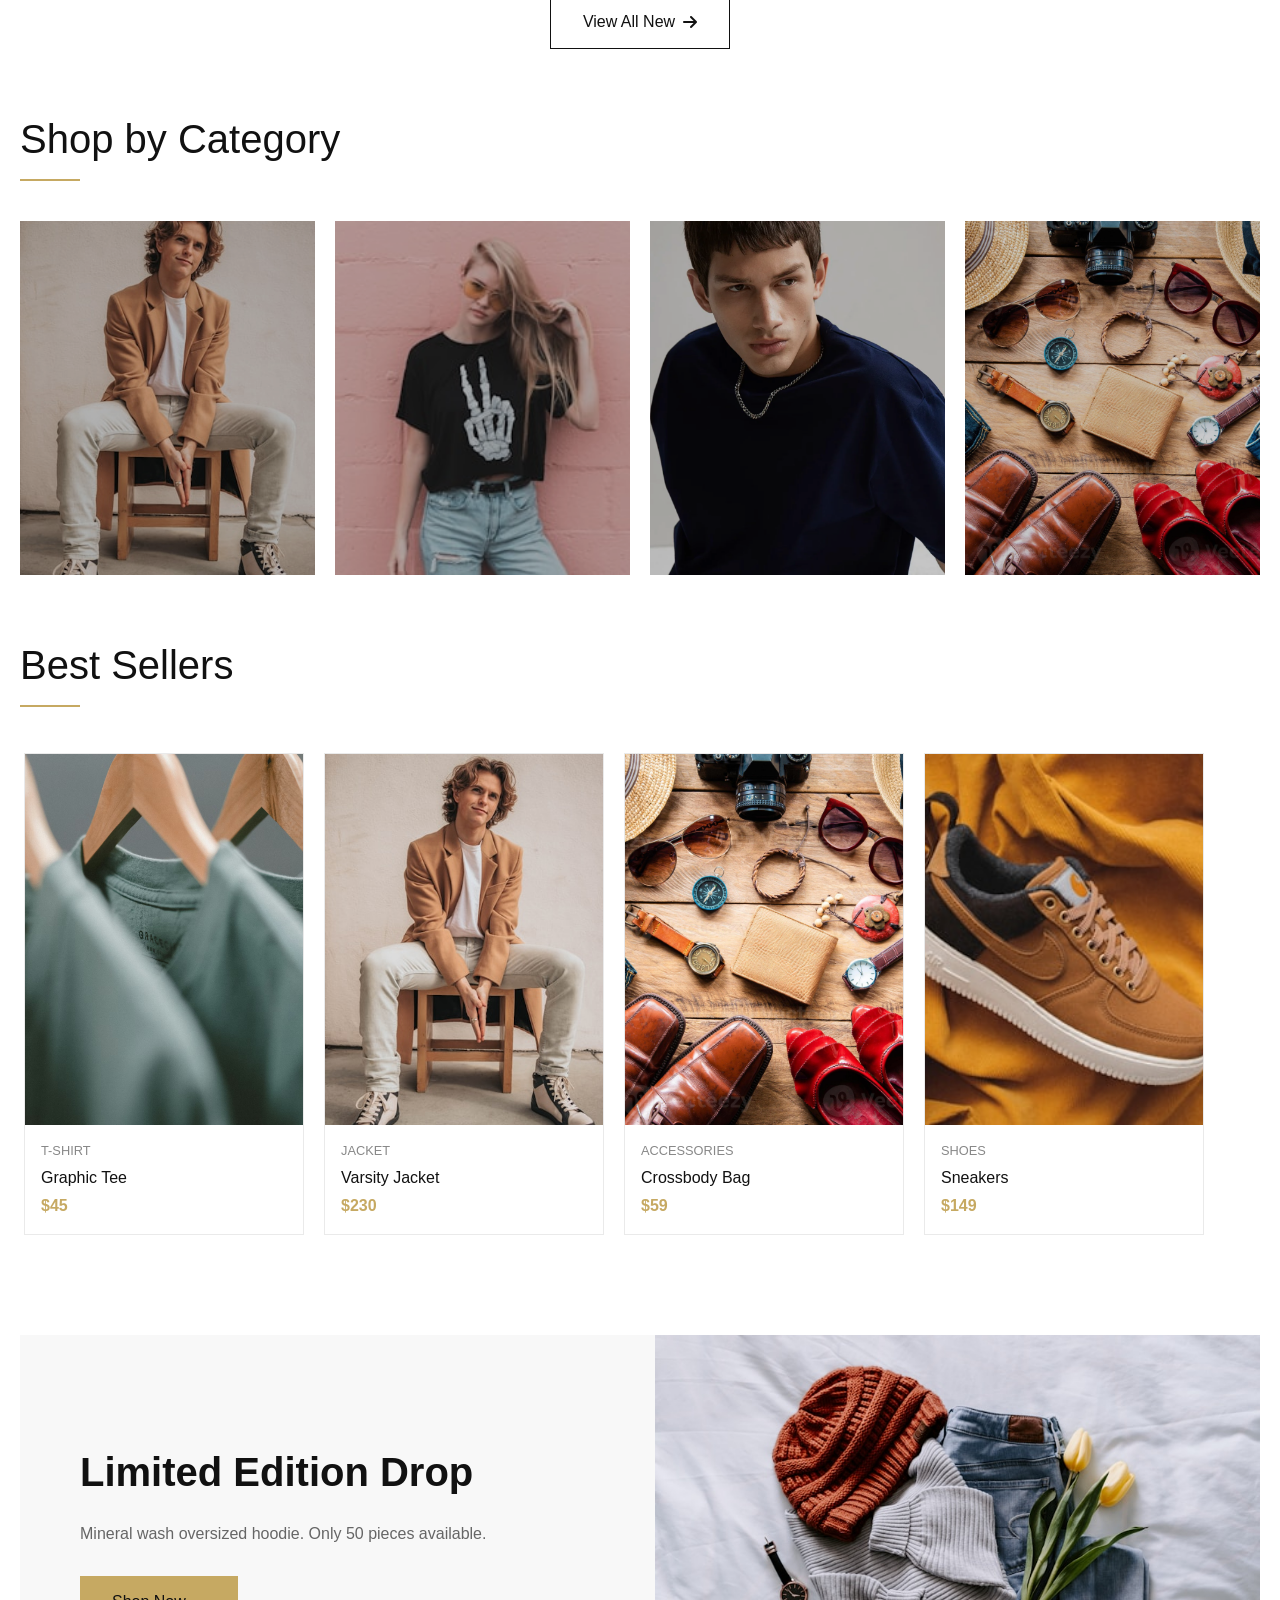
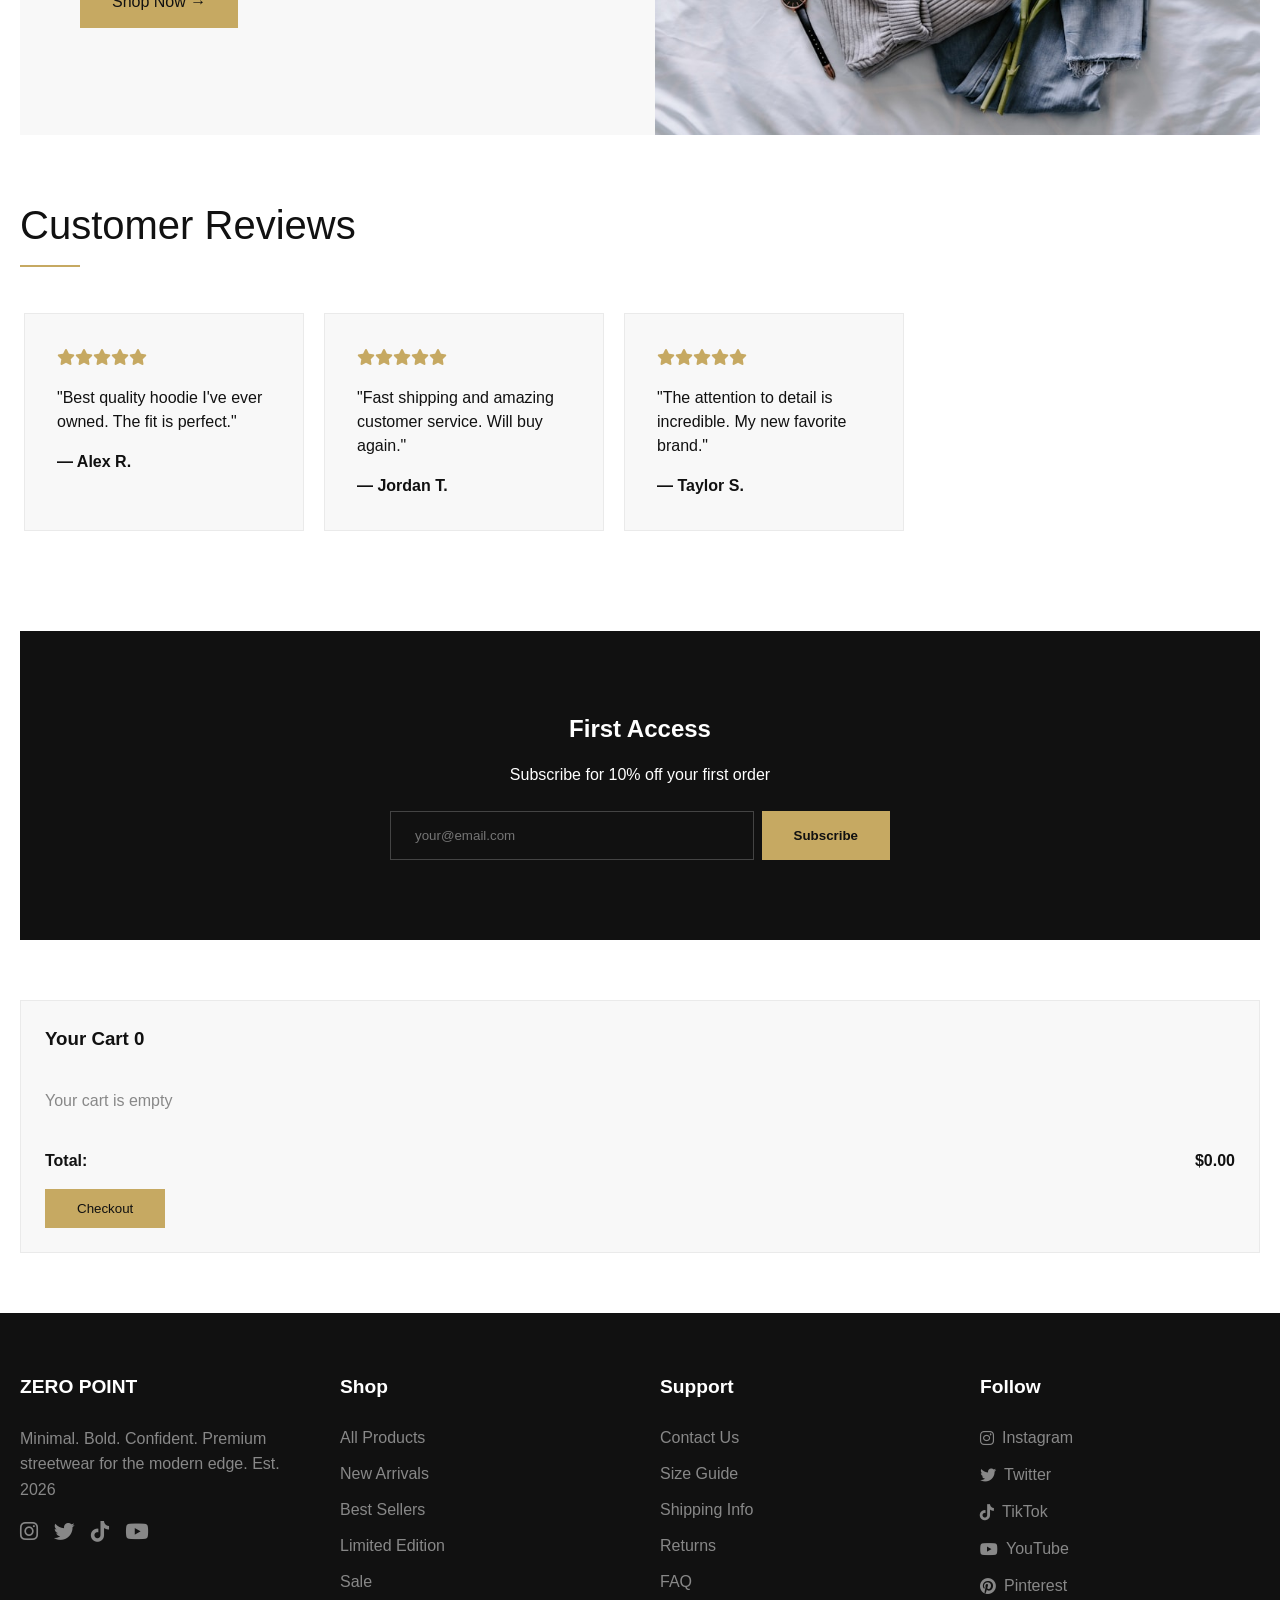
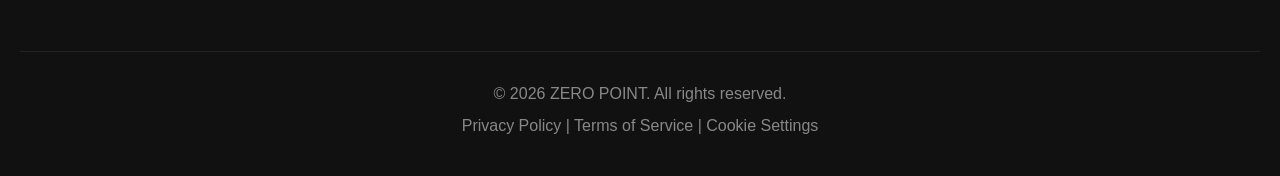
==== commit 62d1a900: "Update index.html" ====
--- a/index.html
+++ b/index.html
@@ -85,9 +85,9 @@
 
       <!-- NEWSLETTER -->
       <div class="newsletter">
-        <h2 style="color: white;">First Access</h2>
-        <p style="margin-bottom: 24px;">Subscribe for 10% off your first order</p>
-        <div>
+        <h2>First Access</h2>
+        <p>Subscribe for 10% off your first order</p>
+        <div class="newsletter-input-group">
           <input type="email" placeholder="your@email.com" id="newsletterEmail">
           <button class="btn btn-gold" id="newsletterBtn">Subscribe</button>
         </div>
@@ -109,32 +109,51 @@
   <!-- FOOTER -->
   <footer>
     <div class="container">
-      <div style="display: grid; grid-template-columns: repeat(4, 1fr); gap: 40px; margin-bottom: 40px;">
-        <div>
-          <h4 style="color: white; margin-bottom: 20px;">ZERO POINT</h4>
-          <p style="color: #888;">Minimal. Bold. Confident. Premium streetwear for the modern edge.</p>
+      <div class="footer-grid">
+        <div class="footer-column">
+          <h4>ZERO POINT</h4>
+          <p>Minimal. Bold. Confident. Premium streetwear for the modern edge. Est. 2026</p>
+          <div class="social-links">
+            <i class="fab fa-instagram"></i>
+            <i class="fab fa-twitter"></i>
+            <i class="fab fa-tiktok"></i>
+            <i class="fab fa-youtube"></i>
+          </div>
         </div>
-        <div>
-          <h4 style="color: white; margin-bottom: 20px;">Shop</h4>
-          <p><a href="shop.html" style="color: #888; text-decoration: none;">All Products</a></p>
-          <p><a href="new.html" style="color: #888; text-decoration: none;">New Arrivals</a></p>
-          <p><a href="#" style="color: #888; text-decoration: none;">Best Sellers</a></p>
+        <div class="footer-column">
+          <h4>Shop</h4>
+          <ul>
+            <li><a href="shop.html">All Products</a></li>
+            <li><a href="new.html">New Arrivals</a></li>
+            <li><a href="#">Best Sellers</a></li>
+            <li><a href="#">Limited Edition</a></li>
+            <li><a href="#">Sale</a></li>
+          </ul>
         </div>
-        <div>
-          <h4 style="color: white; margin-bottom: 20px;">Support</h4>
-          <p><a href="contact.html" style="color: #888; text-decoration: none;">Contact</a></p>
-          <p><a href="#" style="color: #888; text-decoration: none;">Size Guide</a></p>
-          <p><a href="#" style="color: #888; text-decoration: none;">Shipping</a></p>
+        <div class="footer-column">
+          <h4>Support</h4>
+          <ul>
+            <li><a href="contact.html">Contact Us</a></li>
+            <li><a href="#">Size Guide</a></li>
+            <li><a href="#">Shipping Info</a></li>
+            <li><a href="#">Returns</a></li>
+            <li><a href="#">FAQ</a></li>
+          </ul>
         </div>
-        <div>
-          <h4 style="color: white; margin-bottom: 20px;">Follow</h4>
-          <p><i class="fab fa-instagram" style="color: #888; margin-right: 16px;"></i> Instagram</p>
-          <p><i class="fab fa-twitter" style="color: #888; margin-right: 16px;"></i> Twitter</p>
-          <p><i class="fab fa-tiktok" style="color: #888; margin-right: 16px;"></i> TikTok</p>
+        <div class="footer-column">
+          <h4>Follow</h4>
+          <ul>
+            <li><a href="#"><i class="fab fa-instagram"></i> Instagram</a></li>
+            <li><a href="#"><i class="fab fa-twitter"></i> Twitter</a></li>
+            <li><a href="#"><i class="fab fa-tiktok"></i> TikTok</a></li>
+            <li><a href="#"><i class="fab fa-youtube"></i> YouTube</a></li>
+            <li><a href="#"><i class="fab fa-pinterest"></i> Pinterest</a></li>
+          </ul>
         </div>
       </div>
-      <div style="text-align: center; color: #888; padding-top: 40px; border-top: 1px solid #222;">
-        © 2026 ZERO POINT. All rights reserved.
+      <div class="footer-bottom">
+        <p>© 2026 ZERO POINT. All rights reserved.</p>
+        <p><a href="#">Privacy Policy</a> | <a href="#">Terms of Service</a> | <a href="#">Cookie Settings</a></p>
       </div>
     </div>
   </footer>
@@ -151,4 +170,4 @@
 
   <script src="main.js"></script>
 </body>
-</html>+</html>
--- a/style.css
+++ b/style.css
@@ -4,6 +4,12 @@
   padding: 0;
   box-sizing: border-box;
   font-family: 'Inter', -apple-system, BlinkMacSystemFont, sans-serif;
+}
+
+html, body {
+  overflow-x: hidden;
+  width: 100%;
+  position: relative;
 }
 
 body {
@@ -27,6 +33,7 @@
   max-width: 1400px;
   margin: 0 auto;
   padding: 0 20px;
+  width: 100%;
 }
 
 /* ---------- HEADER ---------- */
@@ -37,6 +44,7 @@
   background: rgba(255,255,255,0.95);
   backdrop-filter: blur(10px);
   border-bottom: 1px solid var(--gray-border);
+  width: 100%;
 }
 
 .header-inner {
@@ -44,6 +52,7 @@
   align-items: center;
   justify-content: space-between;
   height: 80px;
+  width: 100%;
 }
 
 .logo {
@@ -70,6 +79,7 @@
 .header-icons {
   display: flex;
   gap: 24px;
+  align-items: center;
 }
 .header-icons i {
   font-size: 1.3rem;
@@ -97,6 +107,7 @@
   box-shadow: 2px 0 20px rgba(0,0,0,0.1);
   transition: left 0.3s;
   padding: 40px 24px;
+  overflow-y: auto;
 }
 .mobile-drawer.open { left: 0; }
 .close-drawer {
@@ -140,6 +151,7 @@
   color: white;
   margin-bottom: 40px;
   position: relative;
+  width: 100%;
 }
 .hero-content {
   max-width: 600px;
@@ -162,6 +174,7 @@
   display: flex;
   gap: 16px;
   animation: fadeUp 0.9s forwards 0.4s;
+  flex-wrap: wrap;
 }
 @keyframes fadeUp {
   from { opacity: 0; transform: translateY(30px); }
@@ -229,6 +242,7 @@
   text-align: center;
   background: var(--gray-bg);
   margin-bottom: 40px;
+  width: 100%;
 }
 .page-header h1 {
   font-size: 3rem;
@@ -239,6 +253,7 @@
   color: #666;
   max-width: 600px;
   margin: 0 auto;
+  padding: 0 20px;
 }
 
 /* ---------- PRODUCT GRID (shared) ---------- */
@@ -247,6 +262,7 @@
   grid-template-columns: repeat(4, 1fr);
   gap: 30px;
   margin: 40px 0;
+  width: 100%;
 }
 
 .product-card {
@@ -255,6 +271,7 @@
   cursor: pointer;
   background: white;
   position: relative;
+  width: 100%;
 }
 .product-card:hover {
   transform: translateY(-5px);
@@ -265,6 +282,7 @@
   background-size: cover;
   background-position: center;
   position: relative;
+  width: 100%;
 }
 .badge {
   position: absolute;
@@ -300,6 +318,7 @@
   grid-template-columns: repeat(4, 1fr);
   gap: 20px;
   margin: 40px 0;
+  width: 100%;
 }
 .cat-card {
   aspect-ratio: 1/1.2;
@@ -308,6 +327,7 @@
   position: relative;
   overflow: hidden;
   cursor: pointer;
+  width: 100%;
 }
 .cat-card .overlay {
   background: rgba(0,0,0,0.2);
@@ -343,6 +363,8 @@
   padding: 16px 4px 40px;
   scrollbar-width: thin;
   cursor: grab;
+  width: 100%;
+  -webkit-overflow-scrolling: touch;
 }
 .slider-item {
   flex: 0 0 280px;
@@ -365,15 +387,28 @@
   padding: 80px 20px;
   text-align: center;
   margin: 60px 0;
+  width: 100%;
+}
+.newsletter h2 {
+  color: white;
+  margin-bottom: 16px;
+}
+.newsletter p {
+  margin-bottom: 24px;
+}
+.newsletter-input-group {
+  display: flex;
+  justify-content: center;
+  gap: 8px;
+  max-width: 500px;
+  margin: 0 auto;
 }
 .newsletter input {
   background: transparent;
   border: 1px solid #444;
   padding: 16px 24px;
-  width: 320px;
-  max-width: 70%;
-  color: white;
-  margin-right: 8px;
+  flex: 1;
+  color: white;
 }
 .newsletter button {
   background: var(--gold);
@@ -381,6 +416,7 @@
   padding: 16px 32px;
   font-weight: 600;
   cursor: pointer;
+  white-space: nowrap;
 }
 
 /* ---------- FEATURED ---------- */
@@ -390,6 +426,7 @@
   gap: 30px;
   margin: 60px 0;
   background: var(--gray-bg);
+  width: 100%;
 }
 .featured-content {
   padding: 60px;
@@ -409,6 +446,7 @@
   min-height: 400px;
   background-size: cover;
   background-position: center;
+  width: 100%;
 }
 
 /* ---------- SHOP LAYOUT ---------- */
@@ -417,6 +455,7 @@
   grid-template-columns: 280px 1fr;
   gap: 30px;
   margin: 40px 0;
+  width: 100%;
 }
 
 /* Filter Sidebar */
@@ -481,6 +520,7 @@
 /* Shop Content */
 .shop-content {
   min-width: 0;
+  width: 100%;
 }
 .shop-header {
   display: flex;
@@ -536,6 +576,7 @@
   justify-content: center;
   gap: 8px;
   margin: 40px 0;
+  flex-wrap: wrap;
 }
 .page-btn {
   width: 40px;
@@ -581,6 +622,7 @@
   grid-template-columns: repeat(3, 1fr);
   gap: 20px;
   margin: 40px 0;
+  width: 100%;
 }
 .lookbook-item {
   aspect-ratio: 3/4;
@@ -588,6 +630,7 @@
   background-position: center;
   position: relative;
   overflow: hidden;
+  width: 100%;
 }
 .lookbook-overlay {
   position: absolute;
@@ -610,6 +653,7 @@
   grid-template-columns: 1fr 1fr;
   gap: 50px;
   margin: 40px 0;
+  width: 100%;
 }
 .detail-gallery {
   display: flex;
@@ -620,6 +664,7 @@
   aspect-ratio: 1/1.2;
   background-size: cover;
   background-position: center;
+  width: 100%;
 }
 .thumbnail-grid {
   display: grid;
@@ -654,6 +699,7 @@
   display: flex;
   gap: 10px;
   margin-top: 8px;
+  flex-wrap: wrap;
 }
 .size-btn {
   width: 50px;
@@ -683,6 +729,7 @@
   grid-template-columns: 2fr 1fr;
   gap: 40px;
   margin: 40px 0;
+  width: 100%;
 }
 
 /* Wishlist Items Grid */
@@ -697,6 +744,7 @@
   transition: var(--transition);
   background: white;
   position: relative;
+  width: 100%;
 }
 .wishlist-card:hover {
   transform: translateY(-5px);
@@ -707,6 +755,7 @@
   background-size: cover;
   background-position: center;
   position: relative;
+  width: 100%;
 }
 .wishlist-remove {
   position: absolute;
@@ -774,9 +823,11 @@
   display: flex;
   gap: 12px;
   margin-top: 16px;
+  flex-wrap: wrap;
 }
 .share-btn {
   flex: 1;
+  min-width: 40px;
   padding: 12px;
   border: 1px solid var(--gray-border);
   background: white;
@@ -848,6 +899,7 @@
   grid-template-columns: 1fr 1fr;
   gap: 50px;
   margin: 40px 0;
+  width: 100%;
 }
 
 /* Contact Info Cards */
@@ -984,6 +1036,7 @@
 /* Map Section */
 .map-section {
   margin: 60px 0;
+  width: 100%;
 }
 .map-container {
   width: 100%;
@@ -1021,6 +1074,7 @@
 /* FAQ Section */
 .faq-section {
   margin: 60px 0;
+  width: 100%;
 }
 .faq-section h2 {
   font-size: 2.5rem;
@@ -1055,6 +1109,7 @@
 /* Store Locations */
 .store-locations {
   margin: 60px 0;
+  width: 100%;
 }
 .locations-grid {
   display: grid;
@@ -1098,6 +1153,7 @@
   border: 1px solid var(--gray-border);
   padding: 24px;
   margin: 40px 0;
+  width: 100%;
 }
 .cart-item {
   display: flex;
@@ -1216,8 +1272,87 @@
 footer {
   background: #111;
   color: #ccc;
-  padding: 48px 0;
+  padding: 60px 0 30px;
   margin-top: 60px;
+  width: 100%;
+}
+
+.footer-grid {
+  display: grid;
+  grid-template-columns: repeat(4, 1fr);
+  gap: 40px;
+  margin-bottom: 40px;
+}
+
+.footer-column h4 {
+  color: white;
+  margin-bottom: 24px;
+  font-size: 1.2rem;
+  font-weight: 600;
+}
+
+.footer-column ul {
+  list-style: none;
+}
+
+.footer-column ul li {
+  margin-bottom: 12px;
+}
+
+.footer-column ul li a {
+  color: #888;
+  text-decoration: none;
+  transition: color 0.2s;
+  display: inline-flex;
+  align-items: center;
+  gap: 8px;
+}
+
+.footer-column ul li a:hover {
+  color: var(--gold);
+}
+
+.footer-column p {
+  color: #888;
+  line-height: 1.6;
+  margin-bottom: 20px;
+}
+
+.footer-column .social-links {
+  display: flex;
+  gap: 16px;
+}
+
+.footer-column .social-links i {
+  font-size: 1.3rem;
+  color: #888;
+  cursor: pointer;
+  transition: color 0.2s;
+}
+
+.footer-column .social-links i:hover {
+  color: var(--gold);
+}
+
+.footer-bottom {
+  text-align: center;
+  color: #888;
+  padding-top: 30px;
+  border-top: 1px solid #222;
+}
+
+.footer-bottom p {
+  margin-bottom: 8px;
+}
+
+.footer-bottom a {
+  color: #888;
+  text-decoration: none;
+  transition: color 0.2s;
+}
+
+.footer-bottom a:hover {
+  color: var(--gold);
 }
 
 /* ---------- RESPONSIVE ---------- */
@@ -1234,6 +1369,10 @@
   .wishlist-sidebar {
     position: static;
   }
+  .footer-grid {
+    grid-template-columns: repeat(2, 1fr);
+    gap: 30px;
+  }
 }
 
 @media (max-width: 768px) {
@@ -1242,11 +1381,12 @@
   .header-icons i:not(:last-child) { display: none; }
   .bottom-cart { display: flex; }
   
-  .product-grid { grid-template-columns: repeat(2, 1fr); }
-  .categories-grid { grid-template-columns: repeat(2, 1fr); }
+  .product-grid { grid-template-columns: repeat(2, 1fr); gap: 15px; }
+  .categories-grid { grid-template-columns: repeat(2, 1fr); gap: 15px; }
   .hero h1 { font-size: 3rem; }
+  .hero-content { padding: 20px; }
   .featured-section { grid-template-columns: 1fr; }
-  .lookbook-grid { grid-template-columns: repeat(2, 1fr); }
+  .lookbook-grid { grid-template-columns: repeat(2, 1fr); gap: 15px; }
   
   .shop-wrapper { grid-template-columns: 1fr; }
   .filter-sidebar { display: none; }
@@ -1261,6 +1401,41 @@
   .locations-grid { grid-template-columns: 1fr; }
   .page-header h1 { font-size: 2.5rem; }
   .map-overlay { padding: 20px; }
+  
+  .footer-grid {
+    grid-template-columns: 1fr;
+    gap: 40px;
+  }
+  
+  .footer-column {
+    text-align: center;
+  }
+  
+  .footer-column .social-links {
+    justify-content: center;
+  }
+  
+  .footer-column ul li a {
+    justify-content: center;
+  }
+  
+  .section-title {
+    font-size: 2rem;
+  }
+  
+  .newsletter-input-group {
+    flex-direction: column;
+    padding: 0 20px;
+  }
+  
+  .newsletter button {
+    width: 100%;
+  }
+  
+  .hero-buttons .btn {
+    flex: 1;
+    min-width: 200px;
+  }
 }
 
 @media (max-width: 480px) {
@@ -1275,4 +1450,32 @@
   .contact-info { padding: 30px; }
   .contact-form { padding: 30px; }
   .featured-content { padding: 30px; }
-}+  
+  .hero h1 { font-size: 2.5rem; }
+  .hero p { font-size: 1.1rem; }
+  
+  .section-title {
+    font-size: 1.8rem;
+  }
+  
+  .page-header h1 {
+    font-size: 2rem;
+  }
+  
+  .faq-item {
+    padding: 20px;
+  }
+  
+  .location-card {
+    padding: 20px;
+  }
+  
+  .back-to-top {
+    bottom: 80px;
+    right: 20px;
+  }
+  
+  .footer-bottom {
+    font-size: 0.9rem;
+  }
+}
